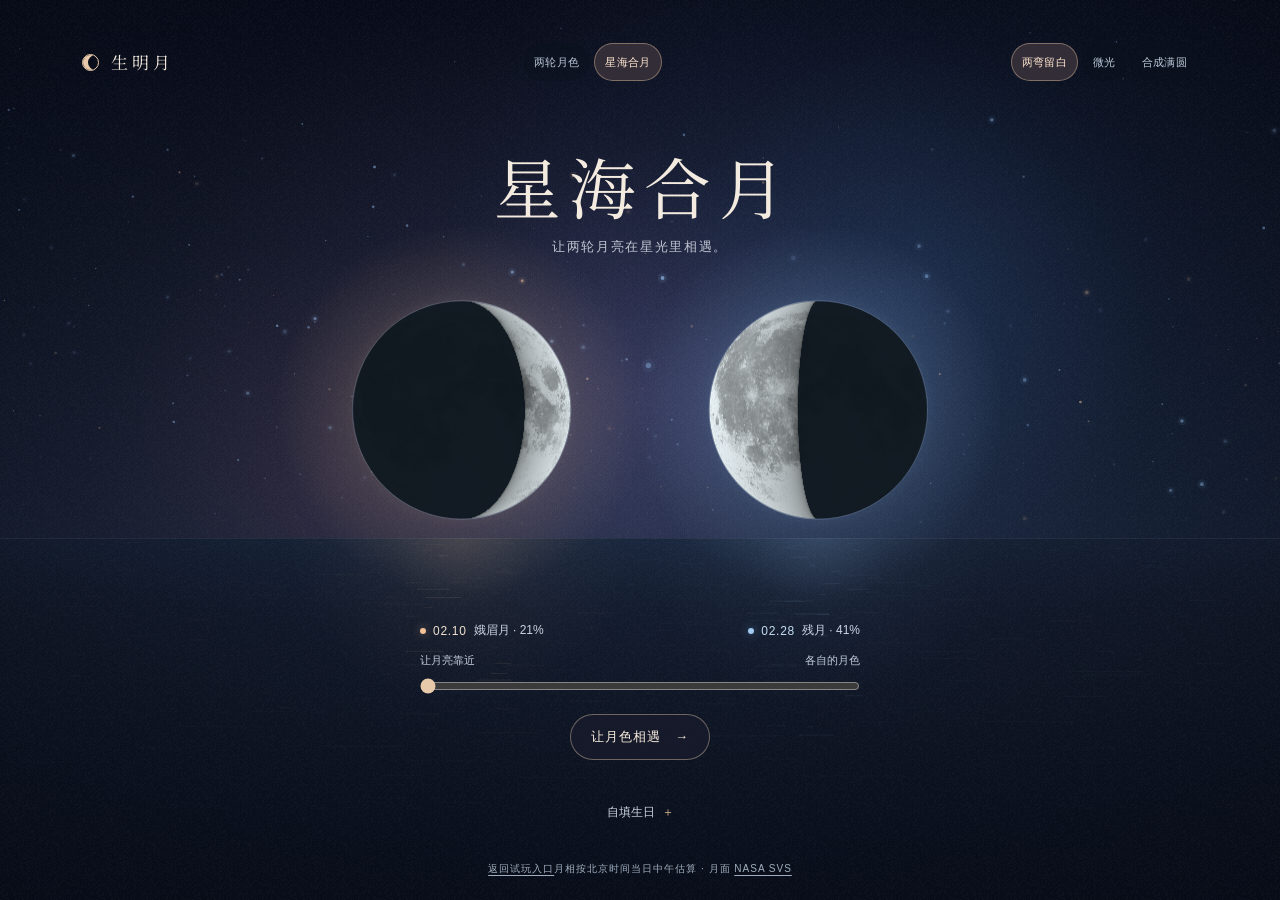
==== art/index.html @ d1621b0c "Publish Shengmingyue static preview" ====
<!doctype html>
<html lang="zh-CN">
<head>
  <meta http-equiv="Content-Security-Policy" content="form-action 'none'">
  <meta name="robots" content="noindex,nofollow">
  <meta charset="utf-8">
  <meta name="viewport" content="width=device-width, initial-scale=1, viewport-fit=cover">
  <meta name="color-scheme" content="dark">
  <title>生明月 · 美术内测</title>
  <link rel="stylesheet" href="./scene.css">
  <script defer src="./assets/astronomy.browser.min.js"></script>
  <script defer src="./assets/moon-texture.js"></script>
  <script defer src="./assets/lunar.js"></script>
  <script defer src="./assets/art.js"></script>
  <script defer src="../review-data.js"></script>
  <script defer src="./scene.js"></script>
</head>
<body>
  <main class="scene" id="scene">
    <canvas id="sea" aria-hidden="true"></canvas>
    <header class="masthead">
      <span class="brand"><span class="moon-mark" aria-hidden="true"></span>生明月</span>
      <nav class="versions" aria-label="切换美术版本">
        <button type="button" data-art="sea" aria-pressed="false">两轮月色</button>
        <button type="button" data-art="stars" aria-pressed="true">星海合月</button>
      </nav>
      <nav class="samples" aria-label="切换示例月相">
        <button type="button" data-sample="partial" aria-pressed="true">两弯留白</button>
        <button type="button" data-sample="thin" aria-pressed="false">微光</button>
        <button type="button" data-sample="full" aria-pressed="false">合成满圆</button>
      </nav>
    </header>
    <section class="intro" aria-labelledby="title">
      <h1 id="title">星海合月</h1>
      <p id="subtitle">让两轮月亮在星光里相遇。</p>
    </section>
    <section class="control" aria-label="双月叠合">
      <div class="phases">
        <p><span class="legend warm" aria-hidden="true"></span><time id="date-a"></time><span id="phase-a"></span></p>
        <p><span class="legend cool" aria-hidden="true"></span><time id="date-b"></time><span id="phase-b"></span></p>
      </div>
      <div class="slider">
        <label for="merge">让月亮靠近</label>
        <input id="merge" type="range" min="0" max="100" value="0" aria-valuetext="各自的月色" disabled>
        <output id="view" for="merge">各自的月色</output>
      </div>
      <button id="meet" type="button" disabled>让月色相遇 <span aria-hidden="true">→</span></button>
    </section>
    <details class="custom">
      <summary>自填生日</summary>
      <form id="birthday-form">
        <label>第一个生日 <input id="birthday-a" type="date" min="1900-01-01" max="2100-12-31" required></label>
        <label>第二个生日 <input id="birthday-b" type="date" min="1900-01-01" max="2100-12-31" required></label>
        <button type="submit">查看月色</button>
        <p id="date-error" role="alert"></p>
      </form>
    </details>
    <footer><a class="review-return" href="../">返回试玩入口</a><span>月相按北京时间当日中午估算 · 月面 <a href="https://svs.gsfc.nasa.gov/4720/" target="_blank" rel="noopener">NASA SVS</a></span></footer>
    <p id="announcement" class="sr-only" role="status"></p>
  </main>
</body>
</html>
---- art/scene.css ----
@font-face {
  font-family: "Moon Serif";
  src: url("./assets/moon-serif.woff2") format("woff2");
  font-weight: 400;
  font-display: swap;
}
:root {
  color-scheme: dark;
  color: #f4ebe0;
  background: #080e1b;
  font-family: "Microsoft YaHei", "PingFang SC", sans-serif;
}
* { box-sizing: border-box; }
body { margin: 0; }
.scene {
  --inset: clamp(28px, 6.4vw, 108px);
  position: relative;
  isolation: isolate;
  min-height: max(640px, 100svh);
  display: flex;
  flex-direction: column;
  justify-content: space-between;
  padding: clamp(25px, 4.8vh, 50px) var(--inset) 24px;
  overflow: hidden;
}
canvas { position: absolute; inset: 0; width: 100%; height: 100%; z-index: -1; }
.masthead { display: flex; align-items: center; justify-content: space-between; }
.brand {
  display: inline-flex;
  align-items: center;
  gap: 12px;
  font: 17px/1.2 "Moon Serif", serif;
  letter-spacing: .24em;
}
.moon-mark { width: 17px; height: 17px; border: 1px solid #e8c9a9; box-shadow: inset 5px 0 #e8c9a9; border-radius: 50%; }
.sample { color: #b8bfcc; font-size: 12px; letter-spacing: .18em; }
.intro { text-align: center; margin-top: clamp(29px, 5vh, 52px); }
h1 { margin: 0; font: 400 clamp(42px, 5.2vw, 74px)/1.16 "Moon Serif", SimSun, serif; letter-spacing: .12em; text-indent: .12em; }
.intro p { margin: 14px 0 0; color: #c2c6d3; font-size: 13px; letter-spacing: .13em; }
.control {
  width: min(440px, 100%);
  margin: 0 auto;
  margin-top: max(315px, calc(100svh - 482px));
  text-align: center;
}
.phases { display: flex; justify-content: space-between; gap: 8px; margin-bottom: 14px; }
.phases p { display: flex; gap: 7px; align-items: center; margin: 0; font-size: 12px; white-space: nowrap; color: #cad3e3; }
.phases time { font-variant-numeric: tabular-nums; letter-spacing: .06em; color: #f0e1cf; }
.phases p:last-child time { color: #c4def4; }
.legend { display: inline-block; width: 6px; height: 6px; border-radius: 50%; }
.warm { background: #f3c297; box-shadow: 0 0 10px #edc09d80; }
.cool { background: #a1caf0; box-shadow: 0 0 10px #96c2ff80; }
.slider {
  display: grid;
  grid-template-columns: 1fr auto;
  text-align: left;
  align-items: center;
  gap: 2px 12px;
  color: #c2ccdc;
  font-size: 11px;
}
#merge { grid-row: 2; grid-column: 1 / -1; width: 100%; height: 32px; margin: 0; accent-color: #e8c9a9; cursor: pointer; }
#view { grid-column: 2; grid-row: 1; }
button {
  margin-top: 12px;
  padding: 0 20px;
  min-height: 46px;
  font-size: 13px;
  font-family: inherit;
  letter-spacing: .08em;
  color: #faeedf;
  border: 1px solid #d6bda675;
  border-radius: 99px;
  background: #181b2bdc;
  cursor: pointer;
}
button span { margin-left: 9px; }
button:disabled { opacity: .5; cursor: default; }
button:not(:disabled):hover { background: #e8cdb0; color: #101425; }
button:focus-visible, input:focus-visible, a:focus-visible { outline: 2px solid #ebcba8; outline-offset: 4px; }
footer { margin-top: 24px; text-align: center; color: #a0aebf; font-size: 10px; letter-spacing: .1em; }
a { color: inherit; text-underline-offset: 3px; }
.sr-only { position: absolute; width: 1px; height: 1px; margin: -1px; overflow: hidden; clip-path: inset(50%); }
@media (max-width: 600px) {
  .scene { --inset: max(23px, env(safe-area-inset-left)); min-height: max(590px,100svh); padding-bottom: 20px; }
  .intro { margin-top: 32px; }
  h1 { font-size: clamp(38px, 10.5vw, 55px); }
  .intro p { margin-top: 10px; font-size: 12px; }
  .control { margin-top: max(237px,calc(100svh - 386px)); }
  .phases p { gap: 5px; font-size: 11px; }
  footer { margin-top: 18px; letter-spacing: .04em; }
}

.samples { display: flex; gap: 7px; align-items: center; }
.samples button {
  margin: 0;
  min-height: 36px;
  padding: 0 12px;
  border: 1px solid transparent;
  color: #bfc9dc;
  background: #0b112187;
  font-size: 11px;
  letter-spacing: .03em;
  white-space: nowrap;
}
.samples button[aria-pressed=true] { border-color: #e1c1a68b; background: #332c39; color: #ffead7; }
.samples button:hover:not(:disabled) { background: #e8cdb0; color: #101425; }
@media (max-width: 600px) {
  .samples { gap: 3px; }
  .samples button { padding: 0 6px; }
}
.versions, .samples {
  display: flex;
  align-items: center;
  justify-content: center;
  gap: 4px;
}
.versions button, .samples button {
  margin: 0;
  min-height: 38px;
  padding: 0 10px;
  font-size: 11px;
  white-space: nowrap;
  letter-spacing: .03em;
  color: #bac8d9;
  border-color: transparent;
  background: #0a111b61;
}
.versions button[aria-pressed=true], .samples button[aria-pressed=true] {
  border-color: #d4b7967b;
  background: #332d38;
  color: #ffe7d0;
}
.custom {
  width: min(440px,100%);
  margin: 13px auto 0;
  text-align: center;
  color: #c7d1e0;
}
.custom summary {
  display: inline-flex;
  align-items: center;
  min-height: 36px;
  padding: 0 9px;
  font-size: 12px;
  cursor: pointer;
}
.custom summary::after { content: "＋"; margin-left: 7px; color: #d7b690; }
.custom[open] summary::after { content: "−"; }
.custom summary:focus-visible { outline: 2px solid #e7c5a4; outline-offset: 3px; }
.custom form {
  display: flex;
  flex-wrap: wrap;
  gap: 10px;
  justify-content: center;
  align-items: end;
  margin: 5px 0 0;
}
.custom label { font-size: 11px; text-align: left; }
.custom input {
  display: block;
  margin-top: 5px;
  min-height: 40px;
  max-width: 142px;
  border-radius: 6px;
  border: 1px solid #666d7e;
  background: #151f30;
  color: #f3e9dd;
  padding: 4px 6px;
  font: inherit;
  font-size: 13px;
}
.custom button { min-height: 40px; margin: 0; padding: 0 13px; white-space: nowrap; }
#date-error { flex: 0 0 100%; margin: 0; font-size: 12px; color: #ffc9b1; }
#date-error:empty { display: none; }
.control { margin-top: max(255px,calc(100svh - 555px)); }
footer { margin-top: 11px; }
@media (max-width: 780px) {
  .masthead { flex-wrap: wrap; row-gap: 5px; }
  .masthead .samples { flex: 0 0 100%; justify-content: center; }
  .intro { margin-top: 20px; }
}
@media (max-width: 600px) {
  .control { margin-top: max(235px,calc(100svh - 474px)); }
  .versions button, .samples button { min-height: 42px; }
}
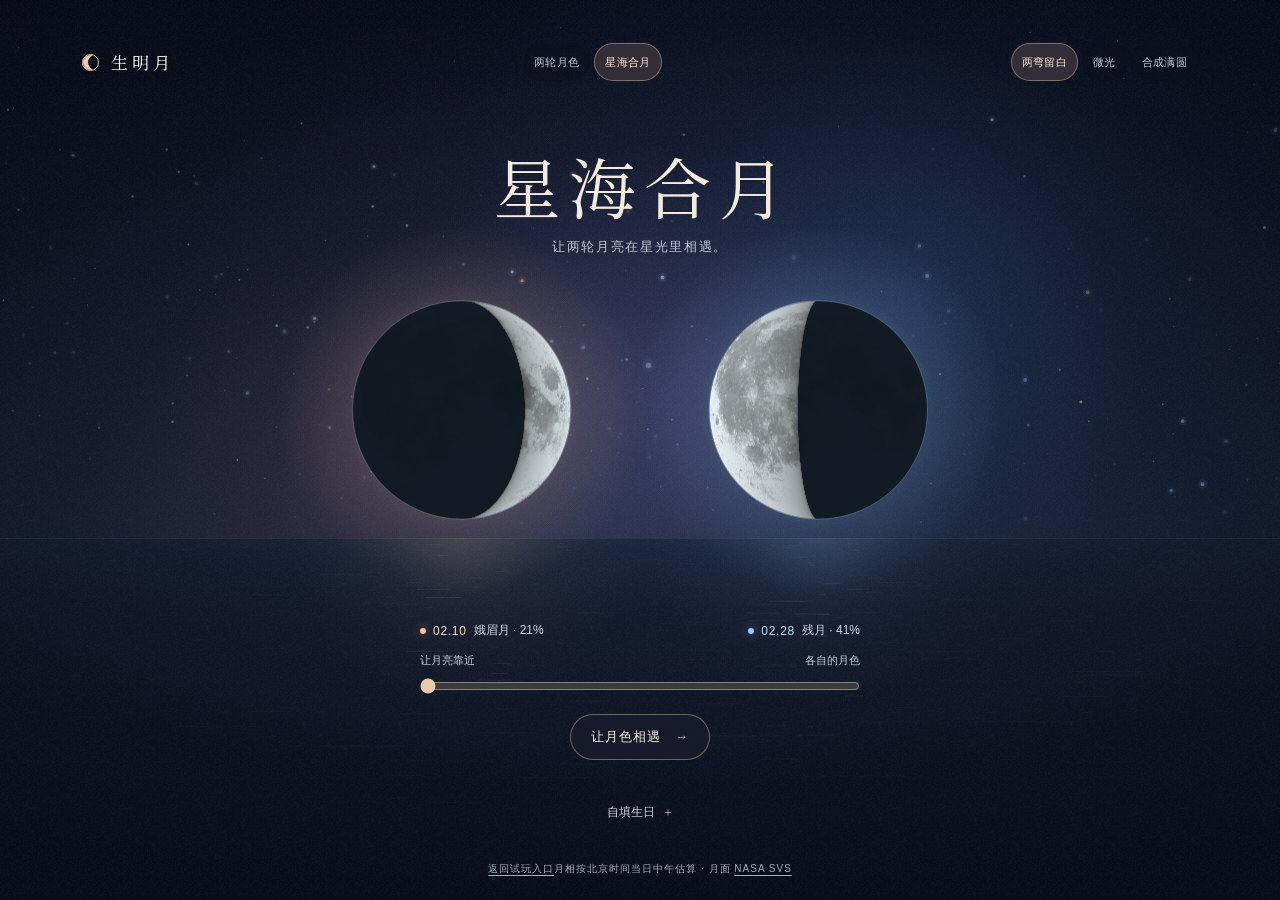
==== commit de630257: "Speed up the static preview and add background music" ====
--- a/art/index.html
+++ b/art/index.html
@@ -7,11 +7,11 @@
   <meta name="viewport" content="width=device-width, initial-scale=1, viewport-fit=cover">
   <meta name="color-scheme" content="dark">
   <title>生明月 · 美术内测</title>
-  <link rel="stylesheet" href="./scene.css">
+  <link rel="stylesheet" href="./scene.css?v=pages-2">
   <script defer src="./assets/astronomy.browser.min.js"></script>
-  <script defer src="./assets/moon-texture.js"></script>
+  <script defer src="./assets/moon-texture.js?v=pages-2"></script>
   <script defer src="./assets/lunar.js"></script>
-  <script defer src="./assets/art.js"></script>
+  <script defer src="./assets/art.js?v=pages-2"></script>
   <script defer src="../review-data.js"></script>
   <script defer src="./scene.js"></script>
 </head>
--- a/art/scene.css
+++ b/art/scene.css
@@ -1,6 +1,6 @@
 @font-face {
   font-family: "Moon Serif";
-  src: url("./assets/moon-serif.woff2") format("woff2");
+  src: url("../product/assets/moon-serif-preview.woff2") format("woff2");
   font-weight: 400;
   font-display: swap;
 }
